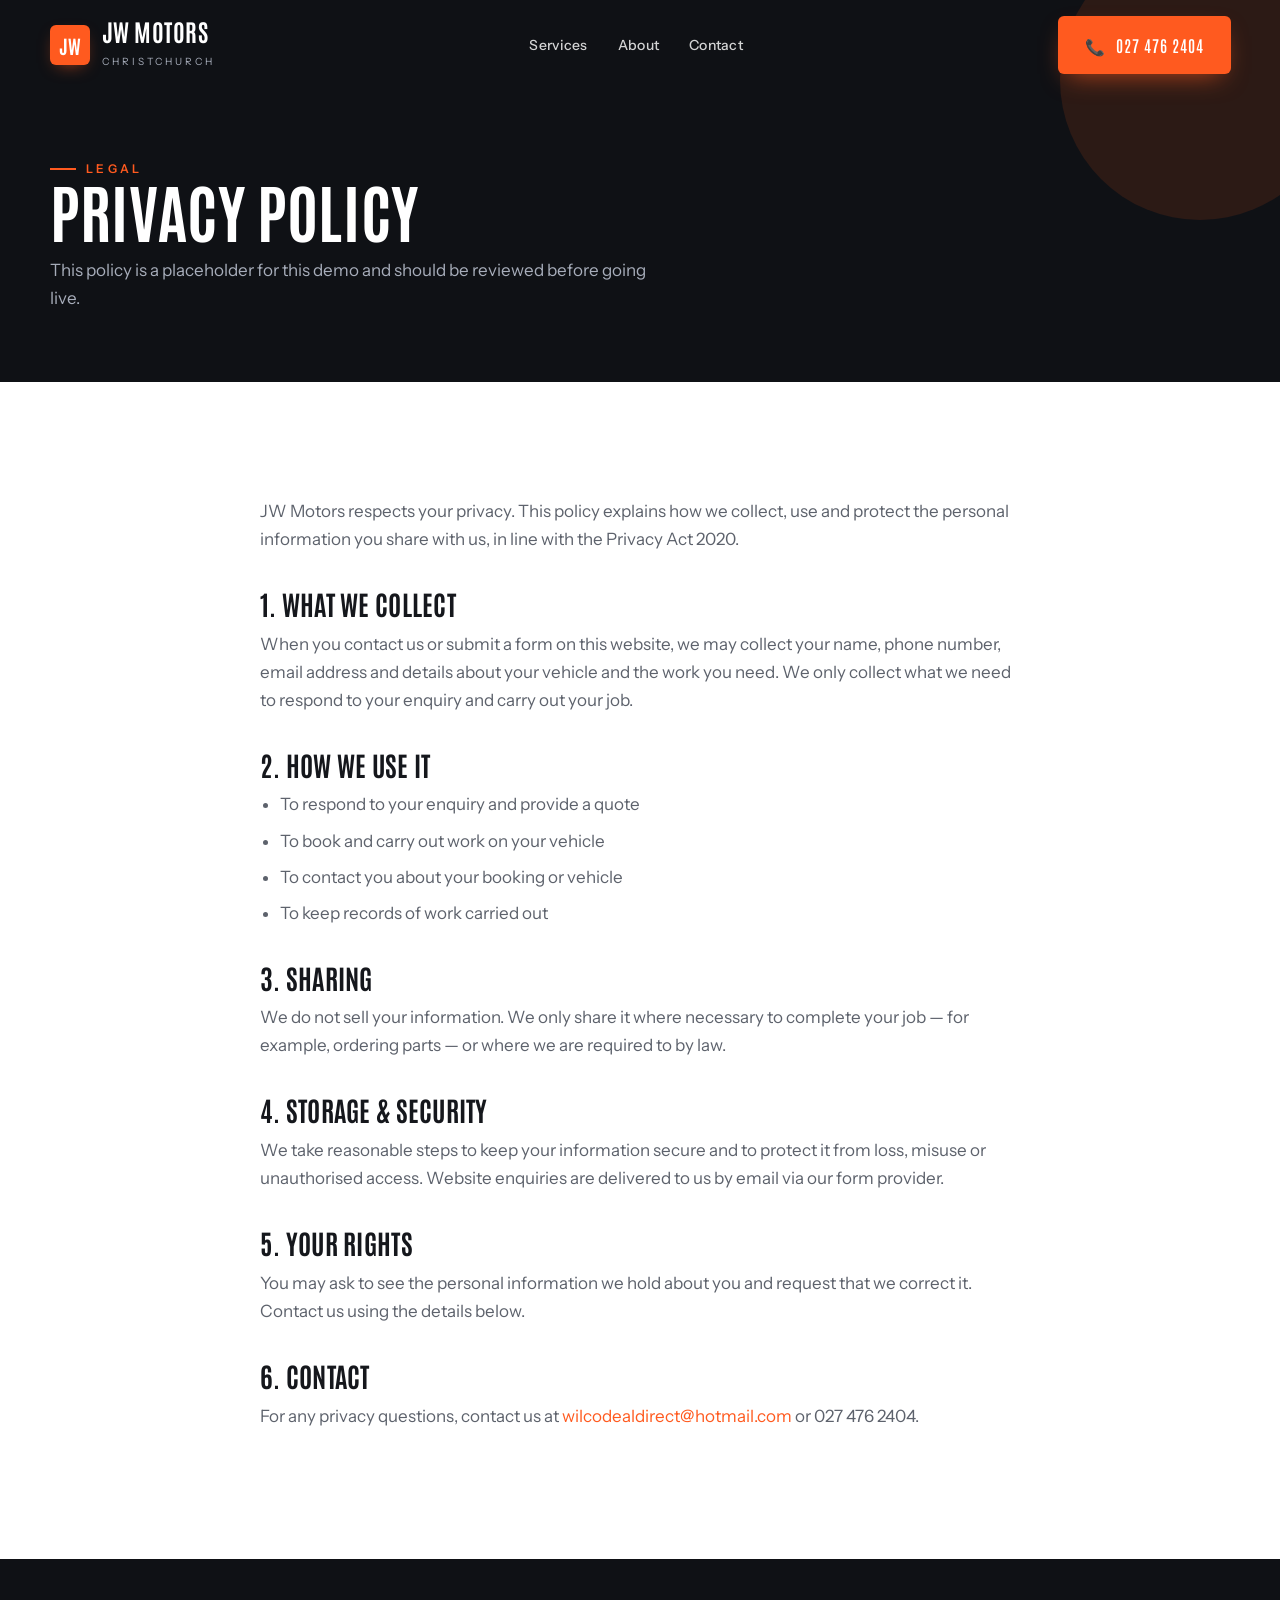
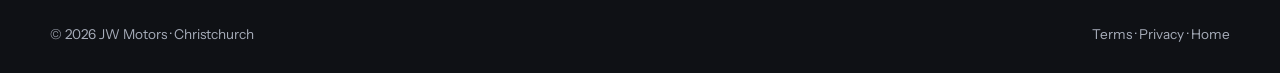
==== privacy.html @ 8399f2b5 "Initial build: JW Motors" ====
<!DOCTYPE html>
<html lang="en-NZ">
<head>
<meta charset="UTF-8" />
<meta name="viewport" content="width=device-width, initial-scale=1.0" />
<title>Privacy Policy | JW Motors, Christchurch</title>
<meta name="description" content="Privacy policy for JW Motors, Christchurch." />
<link rel="icon" href="favicon.svg" type="image/svg+xml" />
<link rel="preconnect" href="https://fonts.googleapis.com" />
<link rel="preconnect" href="https://fonts.gstatic.com" crossorigin />
<link href="https://fonts.googleapis.com/css2?family=Antonio:wght@400;600;700&family=Instrument+Sans:wght@400;500;600&display=swap" rel="stylesheet" />
<link rel="stylesheet" href="styles.css" />
</head>
<body>

<header class="nav scrolled">
  <div class="nav-inner">
    <a class="brand" href="index.html" aria-label="JW Motors home">
      <span class="brand-mark">JW</span>
      <span><span class="brand-name">JW Motors</span><span class="brand-sub">Christchurch</span></span>
    </a>
    <nav class="nav-links" aria-label="Primary">
      <a href="index.html#services">Services</a>
      <a href="index.html#about">About</a>
      <a href="index.html#contact">Contact</a>
    </nav>
    <div class="nav-cta"><a class="btn btn-primary" href="tel:+64274762404">📞 <span class="long">027 476 2404</span></a></div>
  </div>
</header>

<section class="page-head">
  <div class="wrap">
    <span class="eyebrow">Legal</span>
    <h1>Privacy Policy</h1>
    <p>This policy is a placeholder for this demo and should be reviewed before going live.</p>
  </div>
</section>

<section class="band band-paper">
  <div class="wrap prose">
    <p>JW Motors respects your privacy. This policy explains how we collect, use and protect the personal information you share with us, in line with the Privacy Act 2020.</p>

    <h2>1. What we collect</h2>
    <p>When you contact us or submit a form on this website, we may collect your name, phone number, email address and details about your vehicle and the work you need. We only collect what we need to respond to your enquiry and carry out your job.</p>

    <h2>2. How we use it</h2>
    <ul>
      <li>To respond to your enquiry and provide a quote</li>
      <li>To book and carry out work on your vehicle</li>
      <li>To contact you about your booking or vehicle</li>
      <li>To keep records of work carried out</li>
    </ul>

    <h2>3. Sharing</h2>
    <p>We do not sell your information. We only share it where necessary to complete your job — for example, ordering parts — or where we are required to by law.</p>

    <h2>4. Storage &amp; security</h2>
    <p>We take reasonable steps to keep your information secure and to protect it from loss, misuse or unauthorised access. Website enquiries are delivered to us by email via our form provider.</p>

    <h2>5. Your rights</h2>
    <p>You may ask to see the personal information we hold about you and request that we correct it. Contact us using the details below.</p>

    <h2>6. Contact</h2>
    <p>For any privacy questions, contact us at <a href="mailto:wilcodealdirect@hotmail.com" style="color:var(--accent);">wilcodealdirect@hotmail.com</a> or 027 476 2404.</p>
  </div>
</section>

<footer class="footer">
  <div class="wrap">
    <div class="footer-bottom" style="border-top:0;padding-top:0;">
      <span>© 2026 JW Motors · Christchurch</span>
      <span><a href="terms.html">Terms</a> · <a href="privacy.html">Privacy</a> · <a href="index.html">Home</a></span>
    </div>
  </div>
</footer>
<script src="app.js"></script>
</body>
</html>
---- styles.css ----
/* JW Motors — Christchurch automotive workshop
   Archetype: Industrial · Fonts: Antonio (display) + Instrument Sans (body) */

:root {
  --ink: #0f1115;
  --ink-2: #16181d;
  --ink-3: #1d2026;
  --steel: #23262e;
  --line: rgba(255, 255, 255, 0.08);
  --line-dark: rgba(15, 17, 21, 0.10);
  --bone: #f4f2ee;
  --paper: #ffffff;
  --fog: #e9e6e0;
  --text: #15171c;
  --muted: #5d626c;
  --muted-light: #a7adba;
  --accent: #ff5a1f;
  --accent-deep: #e2440d;
  --accent-soft: rgba(255, 90, 31, 0.12);
  --radius: 6px;
  --radius-lg: 10px;
  --shadow: 0 18px 50px -20px rgba(8, 10, 14, 0.45);
  --maxw: 1180px;
  --ease: cubic-bezier(0.22, 0.61, 0.36, 1);
}

* { box-sizing: border-box; margin: 0; padding: 0; }

html { scroll-behavior: smooth; -webkit-text-size-adjust: 100%; }
@media (prefers-reduced-motion: reduce) { html { scroll-behavior: auto; } }

body {
  font-family: "Instrument Sans", system-ui, -apple-system, sans-serif;
  color: var(--text);
  background: var(--paper);
  line-height: 1.65;
  font-size: 17px;
  overflow-x: hidden;
  -webkit-font-smoothing: antialiased;
}

h1, h2, h3, h4 {
  font-family: "Antonio", "Arial Narrow", sans-serif;
  font-weight: 700;
  line-height: 0.98;
  letter-spacing: 0.01em;
  text-transform: uppercase;
}

a { color: inherit; text-decoration: none; }
img { display: block; max-width: 100%; }

.wrap { width: min(100% - 44px, var(--maxw)); margin-inline: auto; }

.eyebrow {
  font-family: "Instrument Sans", sans-serif;
  text-transform: uppercase;
  letter-spacing: 0.28em;
  font-size: 12px;
  font-weight: 600;
  color: var(--accent);
  display: inline-flex;
  align-items: center;
  gap: 10px;
}
.eyebrow::before {
  content: "";
  width: 26px;
  height: 2px;
  background: var(--accent);
  display: inline-block;
}

.btn {
  display: inline-flex;
  align-items: center;
  gap: 10px;
  font-family: "Antonio", sans-serif;
  text-transform: uppercase;
  letter-spacing: 0.06em;
  font-weight: 600;
  font-size: 16px;
  padding: 15px 26px;
  border-radius: var(--radius);
  border: 1px solid transparent;
  cursor: pointer;
  transition: transform 0.25s var(--ease), background 0.25s var(--ease), box-shadow 0.25s var(--ease), color 0.25s var(--ease);
  will-change: transform;
}
.btn-primary { background: var(--accent); color: #fff; box-shadow: 0 10px 26px -10px rgba(255, 90, 31, 0.7); }
.btn-primary:hover { background: var(--accent-deep); transform: translateY(-2px); }
.btn-ghost { background: transparent; color: #fff; border-color: rgba(255, 255, 255, 0.35); }
.btn-ghost:hover { background: rgba(255, 255, 255, 0.1); border-color: #fff; transform: translateY(-2px); }
.btn-dark { background: var(--ink); color: #fff; }
.btn-dark:hover { background: var(--steel); transform: translateY(-2px); }

/* ---------- NAV ---------- */
.nav {
  position: fixed; top: 0; left: 0; right: 0; z-index: 100;
  display: flex; align-items: center; justify-content: space-between;
  padding: 16px 0;
  transition: background 0.3s var(--ease), box-shadow 0.3s var(--ease), padding 0.3s var(--ease);
}
.nav-inner { width: min(100% - 44px, var(--maxw)); margin-inline: auto; display: flex; align-items: center; justify-content: space-between; }
.nav.scrolled { background: rgba(15, 17, 21, 0.92); backdrop-filter: blur(12px); box-shadow: 0 1px 0 var(--line); padding: 10px 0; }
.brand { display: flex; align-items: center; gap: 12px; color: #fff; }
.brand-mark {
  width: 40px; height: 40px; border-radius: var(--radius);
  background: var(--accent); color: #fff;
  display: grid; place-items: center;
  font-family: "Antonio", sans-serif; font-weight: 700; font-size: 19px; letter-spacing: -0.02em;
  box-shadow: 0 6px 18px -8px rgba(255, 90, 31, 0.8);
}
.brand-name { font-family: "Antonio", sans-serif; font-size: 24px; font-weight: 700; text-transform: uppercase; letter-spacing: 0.02em; line-height: 1; }
.brand-sub { display: block; font-family: "Instrument Sans", sans-serif; font-size: 10px; letter-spacing: 0.3em; color: var(--muted-light); text-transform: uppercase; margin-top: 3px; }
.nav-links { display: flex; align-items: center; gap: 30px; }
.nav-links a { color: rgba(255, 255, 255, 0.82); font-size: 14px; font-weight: 500; letter-spacing: 0.02em; transition: color 0.2s; }
.nav-links a:hover { color: var(--accent); }
.nav-cta { display: inline-flex; align-items: center; gap: 8px; }
.nav-toggle { display: none; background: none; border: 0; color: #fff; cursor: pointer; }
@media (max-width: 880px) {
  .nav-links { display: none; }
  .nav-cta .btn span.long { display: none; }
}

/* ---------- HERO ---------- */
.hero { position: relative; min-height: 100svh; display: flex; align-items: flex-end; background: var(--ink); overflow: hidden; }
.hero-slides { position: absolute; inset: 0; z-index: 0; }
.hero-slide {
  position: absolute; inset: 0;
  background-size: cover; background-position: center;
  opacity: 0; transition: opacity 1.6s var(--ease);
  filter: saturate(0.85) contrast(1.05);
  transform: scale(1.06);
}
.hero-slide.active { opacity: 1; animation: kenburns 8s var(--ease) forwards; }
@keyframes kenburns { from { transform: scale(1.06); } to { transform: scale(1.14); } }
@media (prefers-reduced-motion: reduce) {
  .hero-slide { transition: none; transform: none; animation: none; }
  .hero-slide:first-child { opacity: 1; }
  .hero-slide:not(:first-child) { opacity: 0; }
}
.hero-overlay {
  position: absolute; inset: 0; z-index: 1;
  background:
    linear-gradient(180deg, rgba(15, 17, 21, 0.55) 0%, rgba(15, 17, 21, 0.35) 38%, rgba(15, 17, 21, 0.92) 100%),
    linear-gradient(90deg, rgba(15, 17, 21, 0.6) 0%, rgba(15, 17, 21, 0.05) 70%);
}
.hero-content { position: relative; z-index: 2; width: min(100% - 44px, var(--maxw)); margin-inline: auto; padding: 150px 0 70px; color: #fff; }
.hero h1 { font-size: clamp(2.9rem, 8vw, 6.4rem); max-width: 16ch; text-shadow: 0 2px 30px rgba(0, 0, 0, 0.4); }
.hero h1 .hl { color: var(--accent); }
.hero-sub { margin-top: 22px; max-width: 52ch; font-size: clamp(1rem, 2vw, 1.2rem); color: rgba(255, 255, 255, 0.85); }
.hero-cta { margin-top: 34px; display: flex; flex-wrap: wrap; gap: 14px; }
.hero-meta { margin-top: 44px; display: flex; flex-wrap: wrap; gap: 30px; padding-top: 26px; border-top: 1px solid rgba(255, 255, 255, 0.14); }
.hero-meta .item { display: flex; flex-direction: column; gap: 2px; }
.hero-meta .k { font-family: "Antonio", sans-serif; font-size: 1.6rem; color: #fff; }
.hero-meta .v { font-size: 12px; letter-spacing: 0.18em; text-transform: uppercase; color: var(--muted-light); }
.hero-dots { position: absolute; bottom: 28px; right: max(22px, calc((100vw - var(--maxw)) / 2)); z-index: 3; display: flex; gap: 9px; }
.hero-dots button { width: 30px; height: 4px; border: 0; border-radius: 2px; background: rgba(255, 255, 255, 0.3); cursor: pointer; transition: background 0.3s; padding: 0; }
.hero-dots button.active { background: var(--accent); }

/* ---------- SECTIONS ---------- */
section { position: relative; }
.band { padding: clamp(64px, 9vw, 120px) 0; }
.band-bone { background: var(--bone); }
.band-paper { background: var(--paper); }
.band-ink { background: var(--ink); color: #fff; }
.sec-head { max-width: 60ch; margin-bottom: 48px; }
.sec-head h2 { font-size: clamp(2rem, 5vw, 3.4rem); margin-top: 16px; }
.sec-head.center { margin-inline: auto; text-align: center; }
.sec-head p { margin-top: 16px; color: var(--muted); font-size: 1.05rem; }
.band-ink .sec-head p { color: var(--muted-light); }

/* ---------- TRUST STRIP ---------- */
.trust { background: var(--ink-2); color: #fff; padding: 0; }
.trust-grid { display: grid; grid-template-columns: repeat(3, 1fr); }
.trust-item { display: flex; gap: 18px; padding: 38px 30px; border-right: 1px solid var(--line); }
.trust-item:last-child { border-right: 0; }
.trust-ico { flex: none; width: 50px; height: 50px; border-radius: var(--radius); background: var(--accent-soft); display: grid; place-items: center; color: var(--accent); }
.trust-item h3 { font-size: 1.25rem; }
.trust-item p { font-size: 0.93rem; color: var(--muted-light); margin-top: 5px; line-height: 1.5; }
@media (max-width: 760px) { .trust-grid { grid-template-columns: 1fr; } .trust-item { border-right: 0; border-bottom: 1px solid var(--line); } .trust-item:last-child { border-bottom: 0; } }

/* ---------- SERVICES ---------- */
.svc-grid { display: grid; grid-template-columns: repeat(3, 1fr); gap: 20px; }
@media (max-width: 900px) { .svc-grid { grid-template-columns: repeat(2, 1fr); } }
@media (max-width: 560px) { .svc-grid { grid-template-columns: 1fr; } }
.svc-card {
  background: var(--paper); border: 1px solid var(--line-dark); border-radius: var(--radius-lg);
  padding: 30px 28px; transition: transform 0.3s var(--ease), box-shadow 0.3s var(--ease), border-color 0.3s var(--ease);
  position: relative; overflow: hidden;
}
.svc-card::before { content: ""; position: absolute; left: 0; top: 0; bottom: 0; width: 3px; background: var(--accent); transform: scaleY(0); transform-origin: top; transition: transform 0.3s var(--ease); }
.svc-card:hover { transform: translateY(-6px); box-shadow: var(--shadow); border-color: transparent; }
.svc-card:hover::before { transform: scaleY(1); }
.svc-num { font-family: "Antonio", sans-serif; font-size: 13px; color: var(--muted-light); letter-spacing: 0.2em; }
.svc-ico { width: 52px; height: 52px; border-radius: var(--radius); background: var(--ink); color: var(--accent); display: grid; place-items: center; margin: 14px 0 18px; }
.svc-card h3 { font-size: 1.5rem; }
.svc-card p { color: var(--muted); font-size: 0.97rem; margin-top: 10px; }

/* ---------- ABOUT ---------- */
.split { display: grid; grid-template-columns: 1fr 1fr; gap: 56px; align-items: center; }
@media (max-width: 880px) { .split { grid-template-columns: 1fr; gap: 36px; } }
.about-media { position: relative; }
.about-media img { width: 100%; aspect-ratio: 4 / 3; object-fit: cover; border-radius: var(--radius-lg); filter: saturate(0.85) contrast(1.05); }
.about-tag {
  position: absolute; bottom: -18px; left: -18px; background: var(--accent); color: #fff;
  padding: 16px 22px; border-radius: var(--radius); box-shadow: var(--shadow);
}
.about-tag .big { font-family: "Antonio", sans-serif; font-size: 1.8rem; line-height: 1; }
.about-tag .small { font-size: 11px; letter-spacing: 0.2em; text-transform: uppercase; opacity: 0.92; }
.checklist { list-style: none; margin-top: 26px; display: grid; gap: 14px; }
.checklist li { display: flex; gap: 13px; align-items: flex-start; font-weight: 500; }
.checklist .tick { flex: none; width: 24px; height: 24px; border-radius: 5px; background: var(--accent-soft); color: var(--accent); display: grid; place-items: center; margin-top: 1px; }
.about-copy p { color: var(--muted); margin-top: 14px; }

/* ---------- CREW ---------- */
.crew-grid { display: grid; grid-template-columns: repeat(3, 1fr); gap: 20px; }
@media (max-width: 820px) { .crew-grid { grid-template-columns: 1fr; } }
.crew-card { background: var(--ink-3); border: 1px solid var(--line); border-radius: var(--radius-lg); padding: 32px 28px; transition: transform 0.3s var(--ease), border-color 0.3s; }
.crew-card:hover { transform: translateY(-5px); border-color: var(--accent); }
.avatar { width: 64px; height: 64px; border-radius: 50%; background: var(--ink); display: grid; place-items: center; font-family: "Antonio", sans-serif; font-size: 1.4rem; color: #fff; border: 2px solid var(--accent); margin-bottom: 18px; }
.crew-card h3 { font-size: 1.4rem; color: #fff; }
.crew-card .role-sub { color: var(--accent); font-size: 12px; letter-spacing: 0.16em; text-transform: uppercase; margin-top: 4px; }
.crew-card p { color: var(--muted-light); font-size: 0.95rem; margin-top: 12px; }

/* ---------- BADGE ---------- */
.badge { display: inline-block; font-size: 11px; letter-spacing: 0.18em; text-transform: uppercase; font-weight: 600; padding: 6px 12px; border-radius: 999px; background: var(--accent-soft); color: var(--accent); margin-bottom: 16px; }

/* ---------- REVIEWS ---------- */
.rev-grid { display: grid; grid-template-columns: repeat(2, 1fr); gap: 20px; }
@media (max-width: 760px) { .rev-grid { grid-template-columns: 1fr; } }
.rev-card { background: var(--paper); border: 1px solid var(--line-dark); border-radius: var(--radius-lg); padding: 30px; transition: transform 0.3s var(--ease), box-shadow 0.3s; }
.rev-card:hover { transform: translateY(-4px); box-shadow: var(--shadow); }
.stars { color: var(--accent); letter-spacing: 3px; font-size: 1.05rem; }
.rev-card blockquote { font-size: 1.08rem; margin: 14px 0 20px; color: var(--text); }
.rev-who { display: flex; align-items: center; gap: 12px; }
.rev-who .ava { width: 42px; height: 42px; border-radius: 50%; background: var(--ink); color: #fff; display: grid; place-items: center; font-family: "Antonio", sans-serif; font-size: 1rem; }
.rev-who .n { font-weight: 600; }
.rev-who .s { font-size: 0.84rem; color: var(--muted); }

/* ---------- REVIEW FUNNEL BANNER ---------- */
.funnel { background: linear-gradient(120deg, var(--ink) 0%, var(--ink-3) 100%); color: #fff; text-align: center; }
.funnel-inner { display: flex; flex-direction: column; align-items: center; gap: 18px; }
.funnel h2 { font-size: clamp(1.9rem, 5vw, 3rem); max-width: 18ch; }
.funnel .stars { font-size: 2rem; letter-spacing: 6px; }
.funnel p { color: var(--muted-light); max-width: 48ch; }

/* ---------- CONTACT ---------- */
.contact-grid { display: grid; grid-template-columns: 0.85fr 1.15fr; gap: 48px; }
@media (max-width: 880px) { .contact-grid { grid-template-columns: 1fr; gap: 34px; } }
.contact-info .line { display: flex; gap: 15px; align-items: flex-start; padding: 18px 0; border-bottom: 1px solid var(--line); }
.contact-info .line:last-child { border-bottom: 0; }
.contact-info .ico { flex: none; width: 44px; height: 44px; border-radius: var(--radius); background: var(--accent-soft); color: var(--accent); display: grid; place-items: center; }
.contact-info .lbl { font-size: 11px; letter-spacing: 0.2em; text-transform: uppercase; color: var(--muted-light); }
.contact-info .val { font-size: 1.12rem; color: #fff; font-weight: 500; margin-top: 2px; }
.contact-info a.val:hover { color: var(--accent); }

.form { background: var(--ink-3); border: 1px solid var(--line); border-radius: var(--radius-lg); padding: 32px; }
.form-row { display: grid; grid-template-columns: 1fr 1fr; gap: 16px; }
@media (max-width: 560px) { .form-row { grid-template-columns: 1fr; } }
.field { margin-bottom: 16px; }
.field label { display: block; font-size: 12px; letter-spacing: 0.12em; text-transform: uppercase; color: var(--muted-light); margin-bottom: 7px; }
.field input, .field select, .field textarea {
  width: 100%; background: var(--ink); border: 1px solid var(--line); border-radius: var(--radius);
  padding: 13px 15px; color: #fff; font-family: inherit; font-size: 15px; transition: border-color 0.2s, box-shadow 0.2s;
}
.field input:focus, .field select:focus, .field textarea:focus { outline: none; border-color: var(--accent); box-shadow: 0 0 0 3px var(--accent-soft); }
.field textarea { resize: vertical; min-height: 120px; }
.form .btn-primary { width: 100%; justify-content: center; margin-top: 6px; }
.form-note { font-size: 0.82rem; color: var(--muted-light); margin-top: 14px; text-align: center; }

/* ---------- FOOTER ---------- */
.footer { background: var(--ink); color: #fff; padding: 64px 0 28px; }
.footer-top { display: grid; grid-template-columns: 1.4fr 1fr 1fr; gap: 40px; padding-bottom: 40px; border-bottom: 1px solid var(--line); }
@media (max-width: 760px) { .footer-top { grid-template-columns: 1fr; gap: 28px; } }
.footer p { color: var(--muted-light); font-size: 0.94rem; margin-top: 14px; max-width: 38ch; }
.footer h4 { font-size: 1.05rem; letter-spacing: 0.1em; margin-bottom: 16px; color: #fff; }
.footer ul { list-style: none; display: grid; gap: 10px; }
.footer ul a { color: var(--muted-light); font-size: 0.94rem; transition: color 0.2s; }
.footer ul a:hover { color: var(--accent); }
.footer-bottom { display: flex; flex-wrap: wrap; justify-content: space-between; gap: 12px; padding-top: 24px; color: var(--muted-light); font-size: 0.85rem; }
.footer-bottom a { color: var(--muted-light); }
.footer-bottom a:hover { color: var(--accent); }

/* ---------- INTRO OVERLAY ---------- */
.intro { position: fixed; inset: 0; z-index: 2000; background: var(--ink); display: grid; place-items: center; transition: opacity 0.7s var(--ease), visibility 0.7s; }
.intro.done { opacity: 0; visibility: hidden; }
.intro-logo { display: flex; align-items: center; gap: 14px; color: #fff; opacity: 0; transform: translateY(10px); animation: introIn 0.8s var(--ease) 0.1s forwards; }
.intro-bar { position: absolute; bottom: 0; left: 0; height: 3px; background: var(--accent); width: 0; animation: introBar 1.3s var(--ease) forwards; }
@keyframes introIn { to { opacity: 1; transform: none; } }
@keyframes introBar { to { width: 100%; } }
@media (prefers-reduced-motion: reduce) { .intro { display: none; } }

/* ---------- REVEAL ON SCROLL ---------- */
.reveal { opacity: 0; transform: translateY(26px); transition: opacity 0.7s var(--ease), transform 0.7s var(--ease); }
.reveal.in { opacity: 1; transform: none; }
@media (prefers-reduced-motion: reduce) { .reveal { opacity: 1; transform: none; transition: none; } }

/* ---------- INNER PAGE HEADER ---------- */
.page-head { background: var(--ink); color: #fff; padding: 150px 0 70px; position: relative; overflow: hidden; }
.page-head::after { content: ""; position: absolute; right: -60px; top: -60px; width: 280px; height: 280px; border-radius: 50%; background: var(--accent-soft); }
.page-head h1 { font-size: clamp(2.4rem, 6vw, 4rem); position: relative; }
.page-head p { color: var(--muted-light); margin-top: 14px; max-width: 56ch; position: relative; }
.prose { max-width: 760px; margin-inline: auto; }
.prose h2 { font-size: 1.7rem; margin: 38px 0 12px; }
.prose p { color: var(--muted); margin-bottom: 14px; }
.prose ul { color: var(--muted); margin: 0 0 14px 20px; display: grid; gap: 8px; }

/* ---------- REVIEW PAGE ---------- */
.review-card { max-width: 620px; margin-inline: auto; background: var(--ink-3); border: 1px solid var(--line); border-radius: var(--radius-lg); padding: 48px 38px; text-align: center; color: #fff; }
.star-row { display: flex; justify-content: center; gap: 10px; margin: 30px 0 8px; }
.star-row button { background: none; border: 0; cursor: pointer; font-size: 2.6rem; line-height: 1; color: #3a3e48; transition: transform 0.18s var(--ease), color 0.18s; padding: 4px; }
.star-row button:hover { transform: scale(1.18); }
.star-row.hot button { color: var(--accent); }
.star-hint { color: var(--muted-light); font-size: 0.9rem; }

/* success state */
.success { display: none; text-align: center; }
.success.show { display: block; animation: introIn 0.5s var(--ease) forwards; }
.success .check { width: 70px; height: 70px; border-radius: 50%; background: var(--accent); color: #fff; display: grid; place-items: center; margin: 0 auto 18px; }
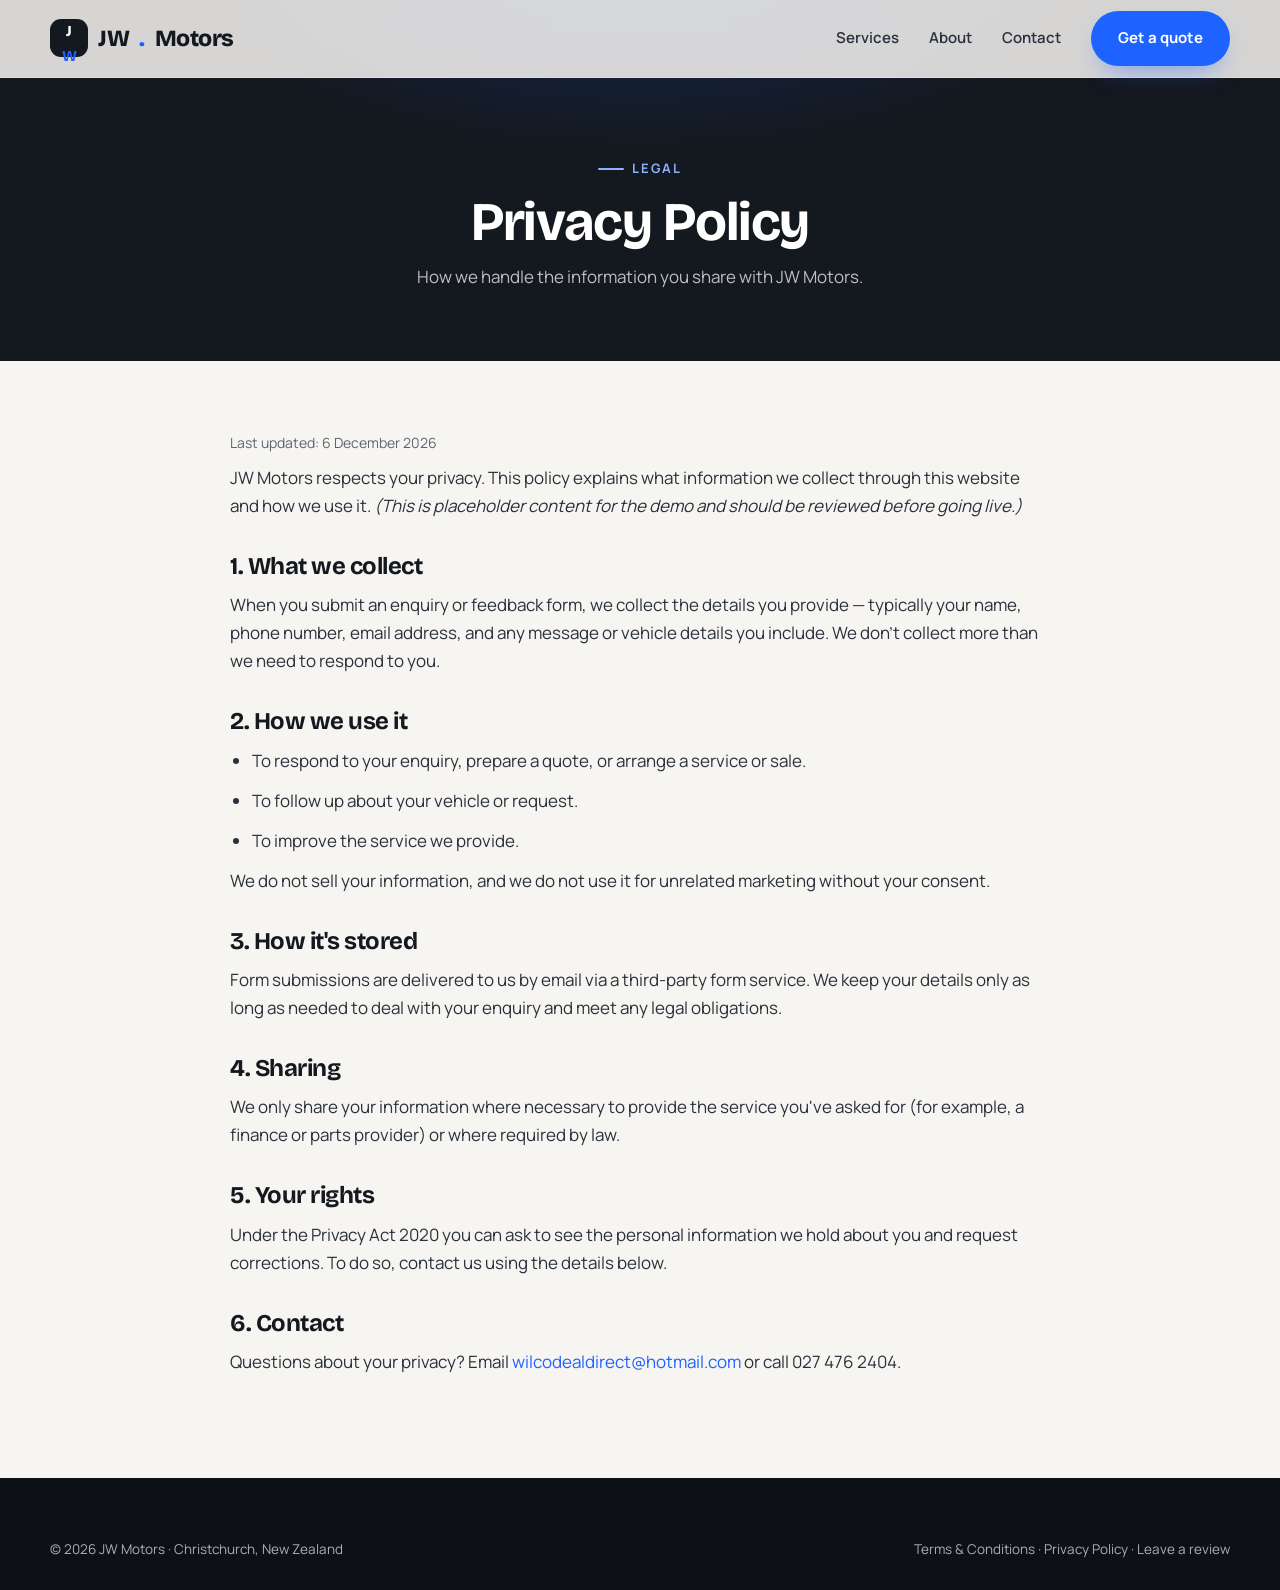
==== commit 6331a858: "Initial build: JW Motors" ====
--- a/privacy.html
+++ b/privacy.html
@@ -4,75 +4,76 @@
 <meta charset="UTF-8" />
 <meta name="viewport" content="width=device-width, initial-scale=1.0" />
 <title>Privacy Policy | JW Motors, Christchurch</title>
-<meta name="description" content="Privacy policy for JW Motors, Christchurch." />
-<link rel="icon" href="favicon.svg" type="image/svg+xml" />
+<meta name="description" content="How JW Motors collects and uses your information." />
+<link rel="icon" type="image/svg+xml" href="favicon.svg" />
 <link rel="preconnect" href="https://fonts.googleapis.com" />
 <link rel="preconnect" href="https://fonts.gstatic.com" crossorigin />
-<link href="https://fonts.googleapis.com/css2?family=Antonio:wght@400;600;700&family=Instrument+Sans:wght@400;500;600&display=swap" rel="stylesheet" />
+<link href="https://fonts.googleapis.com/css2?family=Bricolage+Grotesque:opsz,wght@12..96,600;12..96,700;12..96,800&family=Manrope:wght@400;500;600;700;800&display=swap" rel="stylesheet" />
 <link rel="stylesheet" href="styles.css" />
 </head>
 <body>
-
 <header class="nav scrolled">
-  <div class="nav-inner">
-    <a class="brand" href="index.html" aria-label="JW Motors home">
-      <span class="brand-mark">JW</span>
-      <span><span class="brand-name">JW Motors</span><span class="brand-sub">Christchurch</span></span>
-    </a>
-    <nav class="nav-links" aria-label="Primary">
-      <a href="index.html#services">Services</a>
-      <a href="index.html#about">About</a>
-      <a href="index.html#contact">Contact</a>
+  <div class="wrap nav-inner">
+    <a href="index.html" class="logo"><span class="badge">J<b>W</b></span> JW<span class="dot">.</span>Motors</a>
+    <nav class="nav-links">
+      <a class="link" href="index.html#services">Services</a>
+      <a class="link" href="index.html#about">About</a>
+      <a class="link" href="index.html#contact">Contact</a>
+      <div class="nav-cta"><a class="btn btn-primary" href="index.html#contact">Get a quote</a></div>
     </nav>
-    <div class="nav-cta"><a class="btn btn-primary" href="tel:+64274762404">📞 <span class="long">027 476 2404</span></a></div>
+    <button class="burger" aria-label="Open menu"><span></span><span></span><span></span></button>
   </div>
 </header>
 
-<section class="page-head">
-  <div class="wrap">
-    <span class="eyebrow">Legal</span>
+<section class="subhero">
+  <div class="wrap subhero-inner">
+    <span class="eyebrow light">Legal</span>
     <h1>Privacy Policy</h1>
-    <p>This policy is a placeholder for this demo and should be reviewed before going live.</p>
+    <p>How we handle the information you share with JW Motors.</p>
   </div>
 </section>
 
-<section class="band band-paper">
-  <div class="wrap prose">
-    <p>JW Motors respects your privacy. This policy explains how we collect, use and protect the personal information you share with us, in line with the Privacy Act 2020.</p>
+<section class="content">
+  <div class="wrap">
+    <p class="updated">Last updated: <span id="d"></span></p>
+    <p>JW Motors respects your privacy. This policy explains what information we collect through this website and how we use it. <em>(This is placeholder content for the demo and should be reviewed before going live.)</em></p>
 
     <h2>1. What we collect</h2>
-    <p>When you contact us or submit a form on this website, we may collect your name, phone number, email address and details about your vehicle and the work you need. We only collect what we need to respond to your enquiry and carry out your job.</p>
+    <p>When you submit an enquiry or feedback form, we collect the details you provide — typically your name, phone number, email address, and any message or vehicle details you include. We don't collect more than we need to respond to you.</p>
 
     <h2>2. How we use it</h2>
     <ul>
-      <li>To respond to your enquiry and provide a quote</li>
-      <li>To book and carry out work on your vehicle</li>
-      <li>To contact you about your booking or vehicle</li>
-      <li>To keep records of work carried out</li>
+      <li>To respond to your enquiry, prepare a quote, or arrange a service or sale.</li>
+      <li>To follow up about your vehicle or request.</li>
+      <li>To improve the service we provide.</li>
     </ul>
+    <p>We do not sell your information, and we do not use it for unrelated marketing without your consent.</p>
 
-    <h2>3. Sharing</h2>
-    <p>We do not sell your information. We only share it where necessary to complete your job — for example, ordering parts — or where we are required to by law.</p>
+    <h2>3. How it's stored</h2>
+    <p>Form submissions are delivered to us by email via a third-party form service. We keep your details only as long as needed to deal with your enquiry and meet any legal obligations.</p>
 
-    <h2>4. Storage &amp; security</h2>
-    <p>We take reasonable steps to keep your information secure and to protect it from loss, misuse or unauthorised access. Website enquiries are delivered to us by email via our form provider.</p>
+    <h2>4. Sharing</h2>
+    <p>We only share your information where necessary to provide the service you've asked for (for example, a finance or parts provider) or where required by law.</p>
 
     <h2>5. Your rights</h2>
-    <p>You may ask to see the personal information we hold about you and request that we correct it. Contact us using the details below.</p>
+    <p>Under the Privacy Act 2020 you can ask to see the personal information we hold about you and request corrections. To do so, contact us using the details below.</p>
 
     <h2>6. Contact</h2>
-    <p>For any privacy questions, contact us at <a href="mailto:wilcodealdirect@hotmail.com" style="color:var(--accent);">wilcodealdirect@hotmail.com</a> or 027 476 2404.</p>
+    <p>Questions about your privacy? Email <a href="mailto:wilcodealdirect@hotmail.com" style="color:var(--accent)">wilcodealdirect@hotmail.com</a> or call 027 476 2404.</p>
   </div>
 </section>
 
-<footer class="footer">
+<footer class="foot">
   <div class="wrap">
-    <div class="footer-bottom" style="border-top:0;padding-top:0;">
-      <span>© 2026 JW Motors · Christchurch</span>
-      <span><a href="terms.html">Terms</a> · <a href="privacy.html">Privacy</a> · <a href="index.html">Home</a></span>
+    <div class="foot-bottom" style="border-top:0;padding-top:0">
+      <span>© <span id="yr"></span> JW Motors · Christchurch, New Zealand</span>
+      <span><a href="terms.html">Terms &amp; Conditions</a> · <a href="privacy.html">Privacy Policy</a> · <a href="review.html">Leave a review</a></span>
     </div>
   </div>
 </footer>
-<script src="app.js"></script>
+<script>
+  document.getElementById("yr").textContent = new Date().getFullYear();
+  document.getElementById("d").textContent = new Date().toLocaleDateString("en-NZ",{year:"numeric",month:"long",day:"numeric"});
+</script>
 </body>
 </html>
--- a/styles.css
+++ b/styles.css
@@ -1,321 +1,362 @@
-/* JW Motors — Christchurch automotive workshop
-   Archetype: Industrial · Fonts: Antonio (display) + Instrument Sans (body) */
+/* ===== JW Motors — Fresh archetype ===== */
+/* Fonts: Bricolage Grotesque (display) + Manrope (body) */
 
 :root {
-  --ink: #0f1115;
-  --ink-2: #16181d;
-  --ink-3: #1d2026;
-  --steel: #23262e;
-  --line: rgba(255, 255, 255, 0.08);
-  --line-dark: rgba(15, 17, 21, 0.10);
-  --bone: #f4f2ee;
-  --paper: #ffffff;
-  --fog: #e9e6e0;
-  --text: #15171c;
-  --muted: #5d626c;
-  --muted-light: #a7adba;
-  --accent: #ff5a1f;
-  --accent-deep: #e2440d;
-  --accent-soft: rgba(255, 90, 31, 0.12);
-  --radius: 6px;
-  --radius-lg: 10px;
-  --shadow: 0 18px 50px -20px rgba(8, 10, 14, 0.45);
-  --maxw: 1180px;
-  --ease: cubic-bezier(0.22, 0.61, 0.36, 1);
+  --bg:        #f7f5f1;   /* bone */
+  --bg-light:  #ffffff;   /* light */
+  --ink:       #14181f;   /* near-black anchor */
+  --ink-soft:  #2a313c;
+  --muted:     #5b6573;
+  --line:      #e4e0d8;
+  --accent:    #1e62ff;   /* vivid blue */
+  --accent-dk: #1a52d6;
+  --accent-soft:#e9f0ff;
+  --white:     #ffffff;
+  --radius:    16px;
+  --radius-sm: 12px;
+  --shadow:    0 18px 50px -28px rgba(20,24,31,.35);
+  --shadow-sm: 0 8px 24px -16px rgba(20,24,31,.3);
+  --maxw:      1180px;
+  --ease:      cubic-bezier(.22,.61,.36,1);
 }
 
 * { box-sizing: border-box; margin: 0; padding: 0; }
-
 html { scroll-behavior: smooth; -webkit-text-size-adjust: 100%; }
-@media (prefers-reduced-motion: reduce) { html { scroll-behavior: auto; } }
-
 body {
-  font-family: "Instrument Sans", system-ui, -apple-system, sans-serif;
-  color: var(--text);
-  background: var(--paper);
+  font-family: "Manrope", system-ui, sans-serif;
+  color: var(--ink);
+  background: var(--bg);
   line-height: 1.65;
   font-size: 17px;
   overflow-x: hidden;
-  -webkit-font-smoothing: antialiased;
-}
+}
+img { max-width: 100%; display: block; }
+a { color: inherit; text-decoration: none; }
 
 h1, h2, h3, h4 {
-  font-family: "Antonio", "Arial Narrow", sans-serif;
+  font-family: "Bricolage Grotesque", "Manrope", sans-serif;
   font-weight: 700;
-  line-height: 0.98;
-  letter-spacing: 0.01em;
-  text-transform: uppercase;
-}
-
-a { color: inherit; text-decoration: none; }
-img { display: block; max-width: 100%; }
-
-.wrap { width: min(100% - 44px, var(--maxw)); margin-inline: auto; }
+  line-height: 1.05;
+  letter-spacing: -0.02em;
+  color: var(--ink);
+}
+
+.wrap { width: min(100% - 40px, var(--maxw)); margin-inline: auto; }
+section { position: relative; }
 
 .eyebrow {
-  font-family: "Instrument Sans", sans-serif;
-  text-transform: uppercase;
-  letter-spacing: 0.28em;
-  font-size: 12px;
-  font-weight: 600;
-  color: var(--accent);
-  display: inline-flex;
-  align-items: center;
-  gap: 10px;
+  display: inline-flex; align-items: center; gap: 8px;
+  font-family: "Manrope", sans-serif;
+  font-weight: 700; font-size: 13px; letter-spacing: .14em;
+  text-transform: uppercase; color: var(--accent);
 }
 .eyebrow::before {
-  content: "";
-  width: 26px;
-  height: 2px;
-  background: var(--accent);
-  display: inline-block;
-}
+  content: ""; width: 26px; height: 2px; background: var(--accent); border-radius: 2px;
+}
+.eyebrow.light { color: #8fb0ff; }
+.eyebrow.light::before { background: #8fb0ff; }
 
 .btn {
-  display: inline-flex;
-  align-items: center;
-  gap: 10px;
-  font-family: "Antonio", sans-serif;
-  text-transform: uppercase;
-  letter-spacing: 0.06em;
-  font-weight: 600;
-  font-size: 16px;
-  padding: 15px 26px;
-  border-radius: var(--radius);
-  border: 1px solid transparent;
-  cursor: pointer;
-  transition: transform 0.25s var(--ease), background 0.25s var(--ease), box-shadow 0.25s var(--ease), color 0.25s var(--ease);
-  will-change: transform;
-}
-.btn-primary { background: var(--accent); color: #fff; box-shadow: 0 10px 26px -10px rgba(255, 90, 31, 0.7); }
-.btn-primary:hover { background: var(--accent-deep); transform: translateY(-2px); }
-.btn-ghost { background: transparent; color: #fff; border-color: rgba(255, 255, 255, 0.35); }
-.btn-ghost:hover { background: rgba(255, 255, 255, 0.1); border-color: #fff; transform: translateY(-2px); }
-.btn-dark { background: var(--ink); color: #fff; }
-.btn-dark:hover { background: var(--steel); transform: translateY(-2px); }
-
-/* ---------- NAV ---------- */
-.nav {
-  position: fixed; top: 0; left: 0; right: 0; z-index: 100;
-  display: flex; align-items: center; justify-content: space-between;
-  padding: 16px 0;
-  transition: background 0.3s var(--ease), box-shadow 0.3s var(--ease), padding 0.3s var(--ease);
-}
-.nav-inner { width: min(100% - 44px, var(--maxw)); margin-inline: auto; display: flex; align-items: center; justify-content: space-between; }
-.nav.scrolled { background: rgba(15, 17, 21, 0.92); backdrop-filter: blur(12px); box-shadow: 0 1px 0 var(--line); padding: 10px 0; }
-.brand { display: flex; align-items: center; gap: 12px; color: #fff; }
-.brand-mark {
-  width: 40px; height: 40px; border-radius: var(--radius);
-  background: var(--accent); color: #fff;
+  display: inline-flex; align-items: center; justify-content: center; gap: 9px;
+  font-family: "Manrope", sans-serif; font-weight: 700; font-size: 15px;
+  padding: 14px 26px; border-radius: 999px; cursor: pointer;
+  border: 1.5px solid transparent; transition: transform .25s var(--ease), background .25s, box-shadow .25s, color .25s;
+  white-space: nowrap;
+}
+.btn-primary { background: var(--accent); color: #fff; box-shadow: 0 12px 28px -12px rgba(30,98,255,.6); }
+.btn-primary:hover { background: var(--accent-dk); transform: translateY(-2px); }
+.btn-ghost { background: transparent; color: var(--ink); border-color: var(--line); }
+.btn-ghost:hover { border-color: var(--ink); transform: translateY(-2px); }
+.btn-light { background: #fff; color: var(--ink); }
+.btn-light:hover { transform: translateY(-2px); box-shadow: var(--shadow-sm); }
+.btn-outline-light { background: transparent; color: #fff; border-color: rgba(255,255,255,.4); }
+.btn-outline-light:hover { border-color: #fff; transform: translateY(-2px); }
+
+/* ===== Intro overlay ===== */
+#intro {
+  position: fixed; inset: 0; z-index: 9999; background: var(--ink);
   display: grid; place-items: center;
-  font-family: "Antonio", sans-serif; font-weight: 700; font-size: 19px; letter-spacing: -0.02em;
-  box-shadow: 0 6px 18px -8px rgba(255, 90, 31, 0.8);
-}
-.brand-name { font-family: "Antonio", sans-serif; font-size: 24px; font-weight: 700; text-transform: uppercase; letter-spacing: 0.02em; line-height: 1; }
-.brand-sub { display: block; font-family: "Instrument Sans", sans-serif; font-size: 10px; letter-spacing: 0.3em; color: var(--muted-light); text-transform: uppercase; margin-top: 3px; }
+  transition: opacity .7s var(--ease), visibility .7s;
+}
+#intro.done { opacity: 0; visibility: hidden; }
+.intro-mark {
+  font-family: "Bricolage Grotesque", sans-serif; font-weight: 800;
+  font-size: clamp(2.6rem, 9vw, 5rem); color: #fff; letter-spacing: -.03em;
+  display: flex; align-items: center; gap: .15em;
+  opacity: 0; transform: translateY(14px); animation: introIn .8s var(--ease) .1s forwards;
+}
+.intro-mark span { color: var(--accent); }
+.intro-bar {
+  margin-top: 22px; width: 0; height: 3px; border-radius: 3px; background: var(--accent);
+  animation: introBar 1.1s var(--ease) .3s forwards;
+}
+@keyframes introIn { to { opacity: 1; transform: none; } }
+@keyframes introBar { to { width: 180px; } }
+
+/* ===== Nav ===== */
+header.nav {
+  position: fixed; top: 0; left: 0; right: 0; z-index: 900;
+  transition: background .35s, box-shadow .35s, padding .35s;
+  padding: 18px 0;
+}
+header.nav.scrolled {
+  background: rgba(247,245,241,.86); backdrop-filter: saturate(160%) blur(12px);
+  box-shadow: 0 1px 0 var(--line); padding: 11px 0;
+}
+.nav-inner { display: flex; align-items: center; justify-content: space-between; gap: 20px; }
+.logo {
+  font-family: "Bricolage Grotesque", sans-serif; font-weight: 800; font-size: 1.45rem;
+  letter-spacing: -.02em; display: flex; align-items: center; gap: 10px;
+}
+.logo .dot { color: var(--accent); }
+.logo .badge {
+  width: 38px; height: 38px; border-radius: 11px; background: var(--ink); color: #fff;
+  display: grid; place-items: center; font-size: .95rem; font-weight: 800; letter-spacing: -.02em;
+}
+.logo .badge b { color: var(--accent); }
 .nav-links { display: flex; align-items: center; gap: 30px; }
-.nav-links a { color: rgba(255, 255, 255, 0.82); font-size: 14px; font-weight: 500; letter-spacing: 0.02em; transition: color 0.2s; }
-.nav-links a:hover { color: var(--accent); }
-.nav-cta { display: inline-flex; align-items: center; gap: 8px; }
-.nav-toggle { display: none; background: none; border: 0; color: #fff; cursor: pointer; }
-@media (max-width: 880px) {
-  .nav-links { display: none; }
-  .nav-cta .btn span.long { display: none; }
-}
-
-/* ---------- HERO ---------- */
-.hero { position: relative; min-height: 100svh; display: flex; align-items: flex-end; background: var(--ink); overflow: hidden; }
+.nav-links a.link { font-weight: 600; font-size: 15px; color: var(--ink-soft); transition: color .2s; }
+.nav-links a.link:hover { color: var(--accent); }
+.nav-cta { display: flex; align-items: center; gap: 14px; }
+.nav-phone { font-weight: 700; font-size: 15px; display: inline-flex; align-items: center; gap: 7px; }
+.nav-phone svg { color: var(--accent); }
+.burger { display: none; background: none; border: 0; cursor: pointer; padding: 6px; }
+.burger span { display: block; width: 24px; height: 2px; background: var(--ink); margin: 5px 0; border-radius: 2px; transition: .3s; }
+
+/* ===== Hero ===== */
+.hero {
+  position: relative; min-height: 100svh; display: flex; align-items: center;
+  background: var(--ink); overflow: hidden;
+}
 .hero-slides { position: absolute; inset: 0; z-index: 0; }
 .hero-slide {
-  position: absolute; inset: 0;
-  background-size: cover; background-position: center;
-  opacity: 0; transition: opacity 1.6s var(--ease);
-  filter: saturate(0.85) contrast(1.05);
-  transform: scale(1.06);
-}
-.hero-slide.active { opacity: 1; animation: kenburns 8s var(--ease) forwards; }
-@keyframes kenburns { from { transform: scale(1.06); } to { transform: scale(1.14); } }
-@media (prefers-reduced-motion: reduce) {
-  .hero-slide { transition: none; transform: none; animation: none; }
-  .hero-slide:first-child { opacity: 1; }
-  .hero-slide:not(:first-child) { opacity: 0; }
-}
+  position: absolute; inset: 0; background-size: cover; background-position: center;
+  opacity: 0; transition: opacity 1.6s var(--ease); transform: scale(1.06);
+  filter: saturate(.85) contrast(1.05);
+}
+.hero-slide.active { opacity: 1; animation: heroZoom 8s linear forwards; }
+@keyframes heroZoom { from { transform: scale(1.06); } to { transform: scale(1.14); } }
 .hero-overlay {
   position: absolute; inset: 0; z-index: 1;
   background:
-    linear-gradient(180deg, rgba(15, 17, 21, 0.55) 0%, rgba(15, 17, 21, 0.35) 38%, rgba(15, 17, 21, 0.92) 100%),
-    linear-gradient(90deg, rgba(15, 17, 21, 0.6) 0%, rgba(15, 17, 21, 0.05) 70%);
-}
-.hero-content { position: relative; z-index: 2; width: min(100% - 44px, var(--maxw)); margin-inline: auto; padding: 150px 0 70px; color: #fff; }
-.hero h1 { font-size: clamp(2.9rem, 8vw, 6.4rem); max-width: 16ch; text-shadow: 0 2px 30px rgba(0, 0, 0, 0.4); }
-.hero h1 .hl { color: var(--accent); }
-.hero-sub { margin-top: 22px; max-width: 52ch; font-size: clamp(1rem, 2vw, 1.2rem); color: rgba(255, 255, 255, 0.85); }
-.hero-cta { margin-top: 34px; display: flex; flex-wrap: wrap; gap: 14px; }
-.hero-meta { margin-top: 44px; display: flex; flex-wrap: wrap; gap: 30px; padding-top: 26px; border-top: 1px solid rgba(255, 255, 255, 0.14); }
-.hero-meta .item { display: flex; flex-direction: column; gap: 2px; }
-.hero-meta .k { font-family: "Antonio", sans-serif; font-size: 1.6rem; color: #fff; }
-.hero-meta .v { font-size: 12px; letter-spacing: 0.18em; text-transform: uppercase; color: var(--muted-light); }
-.hero-dots { position: absolute; bottom: 28px; right: max(22px, calc((100vw - var(--maxw)) / 2)); z-index: 3; display: flex; gap: 9px; }
-.hero-dots button { width: 30px; height: 4px; border: 0; border-radius: 2px; background: rgba(255, 255, 255, 0.3); cursor: pointer; transition: background 0.3s; padding: 0; }
-.hero-dots button.active { background: var(--accent); }
-
-/* ---------- SECTIONS ---------- */
-section { position: relative; }
-.band { padding: clamp(64px, 9vw, 120px) 0; }
-.band-bone { background: var(--bone); }
-.band-paper { background: var(--paper); }
-.band-ink { background: var(--ink); color: #fff; }
-.sec-head { max-width: 60ch; margin-bottom: 48px; }
-.sec-head h2 { font-size: clamp(2rem, 5vw, 3.4rem); margin-top: 16px; }
+    linear-gradient(105deg, rgba(20,24,31,.86) 0%, rgba(20,24,31,.62) 46%, rgba(20,24,31,.34) 100%),
+    linear-gradient(0deg, rgba(20,24,31,.55), rgba(20,24,31,0) 40%);
+}
+.hero-inner { position: relative; z-index: 2; padding: 130px 0 80px; }
+.hero-inner .eyebrow { color: #93b2ff; }
+.hero-inner .eyebrow::before { background: #93b2ff; }
+.hero h1 {
+  color: #fff; font-size: clamp(2.5rem, 6.4vw, 5rem); margin: 18px 0 20px; max-width: 16ch;
+}
+.hero h1 em { color: var(--accent); font-style: normal; }
+.hero-sub { color: rgba(255,255,255,.82); font-size: clamp(1.05rem, 2vw, 1.3rem); max-width: 52ch; margin-bottom: 34px; }
+.hero-cta { display: flex; flex-wrap: wrap; gap: 14px; }
+.hero-meta {
+  display: flex; flex-wrap: wrap; gap: 26px; margin-top: 44px;
+  color: rgba(255,255,255,.78); font-weight: 600; font-size: 14.5px;
+}
+.hero-meta span { display: inline-flex; align-items: center; gap: 9px; }
+.hero-meta svg { color: var(--accent); }
+.scroll-hint {
+  position: absolute; bottom: 26px; left: 50%; transform: translateX(-50%); z-index: 2;
+  color: rgba(255,255,255,.6); font-size: 12px; letter-spacing: .2em; text-transform: uppercase;
+  display: flex; flex-direction: column; align-items: center; gap: 8px;
+}
+.scroll-hint .mouse { width: 22px; height: 36px; border: 2px solid rgba(255,255,255,.4); border-radius: 12px; position: relative; }
+.scroll-hint .mouse::after { content: ""; position: absolute; top: 7px; left: 50%; width: 3px; height: 7px; background: #fff; border-radius: 2px; transform: translateX(-50%); animation: wheel 1.6s infinite; }
+@keyframes wheel { 0% { opacity: 0; top: 6px; } 40% { opacity: 1; } 80% { opacity: 0; top: 16px; } }
+
+/* ===== Trust strip ===== */
+.trust { background: var(--ink); }
+.trust-grid {
+  display: grid; grid-template-columns: repeat(3, 1fr);
+  border-top: 1px solid rgba(255,255,255,.1);
+}
+.trust-item { padding: 34px 28px; display: flex; gap: 16px; align-items: flex-start; border-right: 1px solid rgba(255,255,255,.1); }
+.trust-item:last-child { border-right: 0; }
+.trust-ico { flex: 0 0 46px; width: 46px; height: 46px; border-radius: 12px; background: rgba(30,98,255,.16); color: #93b2ff; display: grid; place-items: center; }
+.trust-item h4 { color: #fff; font-size: 1.05rem; margin-bottom: 3px; }
+.trust-item p { color: rgba(255,255,255,.62); font-size: 14.5px; margin: 0; }
+
+/* ===== Section headers ===== */
+.sec { padding: 96px 0; }
+.sec.bone { background: var(--bg); }
+.sec.light { background: var(--bg-light); }
+.sec-head { max-width: 640px; margin-bottom: 52px; }
 .sec-head.center { margin-inline: auto; text-align: center; }
-.sec-head p { margin-top: 16px; color: var(--muted); font-size: 1.05rem; }
-.band-ink .sec-head p { color: var(--muted-light); }
-
-/* ---------- TRUST STRIP ---------- */
-.trust { background: var(--ink-2); color: #fff; padding: 0; }
-.trust-grid { display: grid; grid-template-columns: repeat(3, 1fr); }
-.trust-item { display: flex; gap: 18px; padding: 38px 30px; border-right: 1px solid var(--line); }
-.trust-item:last-child { border-right: 0; }
-.trust-ico { flex: none; width: 50px; height: 50px; border-radius: var(--radius); background: var(--accent-soft); display: grid; place-items: center; color: var(--accent); }
-.trust-item h3 { font-size: 1.25rem; }
-.trust-item p { font-size: 0.93rem; color: var(--muted-light); margin-top: 5px; line-height: 1.5; }
-@media (max-width: 760px) { .trust-grid { grid-template-columns: 1fr; } .trust-item { border-right: 0; border-bottom: 1px solid var(--line); } .trust-item:last-child { border-bottom: 0; } }
-
-/* ---------- SERVICES ---------- */
-.svc-grid { display: grid; grid-template-columns: repeat(3, 1fr); gap: 20px; }
-@media (max-width: 900px) { .svc-grid { grid-template-columns: repeat(2, 1fr); } }
-@media (max-width: 560px) { .svc-grid { grid-template-columns: 1fr; } }
+.sec-head h2 { font-size: clamp(2rem, 4.2vw, 3rem); margin: 16px 0 16px; }
+.sec-head p { color: var(--muted); font-size: 1.08rem; }
+
+/* ===== Services ===== */
+.svc-grid { display: grid; grid-template-columns: repeat(3, 1fr); gap: 22px; }
 .svc-card {
-  background: var(--paper); border: 1px solid var(--line-dark); border-radius: var(--radius-lg);
-  padding: 30px 28px; transition: transform 0.3s var(--ease), box-shadow 0.3s var(--ease), border-color 0.3s var(--ease);
+  background: var(--white); border: 1px solid var(--line); border-radius: var(--radius);
+  padding: 30px 28px; transition: transform .35s var(--ease), box-shadow .35s, border-color .35s;
   position: relative; overflow: hidden;
 }
-.svc-card::before { content: ""; position: absolute; left: 0; top: 0; bottom: 0; width: 3px; background: var(--accent); transform: scaleY(0); transform-origin: top; transition: transform 0.3s var(--ease); }
+.svc-card::after {
+  content: ""; position: absolute; left: 0; top: 0; height: 3px; width: 0; background: var(--accent); transition: width .4s var(--ease);
+}
 .svc-card:hover { transform: translateY(-6px); box-shadow: var(--shadow); border-color: transparent; }
-.svc-card:hover::before { transform: scaleY(1); }
-.svc-num { font-family: "Antonio", sans-serif; font-size: 13px; color: var(--muted-light); letter-spacing: 0.2em; }
-.svc-ico { width: 52px; height: 52px; border-radius: var(--radius); background: var(--ink); color: var(--accent); display: grid; place-items: center; margin: 14px 0 18px; }
-.svc-card h3 { font-size: 1.5rem; }
-.svc-card p { color: var(--muted); font-size: 0.97rem; margin-top: 10px; }
-
-/* ---------- ABOUT ---------- */
-.split { display: grid; grid-template-columns: 1fr 1fr; gap: 56px; align-items: center; }
-@media (max-width: 880px) { .split { grid-template-columns: 1fr; gap: 36px; } }
+.svc-card:hover::after { width: 100%; }
+.svc-ico { width: 52px; height: 52px; border-radius: 14px; background: var(--accent-soft); color: var(--accent); display: grid; place-items: center; margin-bottom: 20px; }
+.svc-card h3 { font-size: 1.28rem; margin-bottom: 10px; }
+.svc-card p { color: var(--muted); font-size: 15.5px; }
+
+/* ===== About ===== */
+.about-grid { display: grid; grid-template-columns: 1fr 1.05fr; gap: 56px; align-items: center; }
 .about-media { position: relative; }
-.about-media img { width: 100%; aspect-ratio: 4 / 3; object-fit: cover; border-radius: var(--radius-lg); filter: saturate(0.85) contrast(1.05); }
+.about-media img { width: 100%; height: 100%; aspect-ratio: 4/3; object-fit: cover; border-radius: var(--radius); filter: saturate(.85) contrast(1.05); }
 .about-tag {
-  position: absolute; bottom: -18px; left: -18px; background: var(--accent); color: #fff;
-  padding: 16px 22px; border-radius: var(--radius); box-shadow: var(--shadow);
-}
-.about-tag .big { font-family: "Antonio", sans-serif; font-size: 1.8rem; line-height: 1; }
-.about-tag .small { font-size: 11px; letter-spacing: 0.2em; text-transform: uppercase; opacity: 0.92; }
+  position: absolute; bottom: -18px; right: -18px; background: var(--accent); color: #fff;
+  padding: 18px 22px; border-radius: var(--radius-sm); box-shadow: var(--shadow); max-width: 220px;
+}
+.about-tag b { font-family: "Bricolage Grotesque", sans-serif; font-size: 1.5rem; display: block; line-height: 1.05; }
+.about-tag span { font-size: 13px; opacity: .9; }
+.about-copy h2 { font-size: clamp(1.9rem, 3.8vw, 2.7rem); margin: 16px 0 18px; }
+.about-copy p { color: var(--muted); margin-bottom: 16px; }
 .checklist { list-style: none; margin-top: 26px; display: grid; gap: 14px; }
-.checklist li { display: flex; gap: 13px; align-items: flex-start; font-weight: 500; }
-.checklist .tick { flex: none; width: 24px; height: 24px; border-radius: 5px; background: var(--accent-soft); color: var(--accent); display: grid; place-items: center; margin-top: 1px; }
-.about-copy p { color: var(--muted); margin-top: 14px; }
-
-/* ---------- CREW ---------- */
-.crew-grid { display: grid; grid-template-columns: repeat(3, 1fr); gap: 20px; }
-@media (max-width: 820px) { .crew-grid { grid-template-columns: 1fr; } }
-.crew-card { background: var(--ink-3); border: 1px solid var(--line); border-radius: var(--radius-lg); padding: 32px 28px; transition: transform 0.3s var(--ease), border-color 0.3s; }
-.crew-card:hover { transform: translateY(-5px); border-color: var(--accent); }
-.avatar { width: 64px; height: 64px; border-radius: 50%; background: var(--ink); display: grid; place-items: center; font-family: "Antonio", sans-serif; font-size: 1.4rem; color: #fff; border: 2px solid var(--accent); margin-bottom: 18px; }
-.crew-card h3 { font-size: 1.4rem; color: #fff; }
-.crew-card .role-sub { color: var(--accent); font-size: 12px; letter-spacing: 0.16em; text-transform: uppercase; margin-top: 4px; }
-.crew-card p { color: var(--muted-light); font-size: 0.95rem; margin-top: 12px; }
-
-/* ---------- BADGE ---------- */
-.badge { display: inline-block; font-size: 11px; letter-spacing: 0.18em; text-transform: uppercase; font-weight: 600; padding: 6px 12px; border-radius: 999px; background: var(--accent-soft); color: var(--accent); margin-bottom: 16px; }
-
-/* ---------- REVIEWS ---------- */
-.rev-grid { display: grid; grid-template-columns: repeat(2, 1fr); gap: 20px; }
-@media (max-width: 760px) { .rev-grid { grid-template-columns: 1fr; } }
-.rev-card { background: var(--paper); border: 1px solid var(--line-dark); border-radius: var(--radius-lg); padding: 30px; transition: transform 0.3s var(--ease), box-shadow 0.3s; }
-.rev-card:hover { transform: translateY(-4px); box-shadow: var(--shadow); }
-.stars { color: var(--accent); letter-spacing: 3px; font-size: 1.05rem; }
-.rev-card blockquote { font-size: 1.08rem; margin: 14px 0 20px; color: var(--text); }
+.checklist li { display: flex; gap: 13px; align-items: flex-start; font-weight: 700; }
+.checklist .tick { flex: 0 0 24px; width: 24px; height: 24px; border-radius: 50%; background: var(--accent-soft); color: var(--accent); display: grid; place-items: center; margin-top: 2px; }
+.checklist small { display: block; font-weight: 500; color: var(--muted); font-size: 14px; }
+
+/* ===== Crew ===== */
+.crew-grid { display: grid; grid-template-columns: repeat(3, 1fr); gap: 22px; }
+.crew-card { background: var(--white); border: 1px solid var(--line); border-radius: var(--radius); padding: 32px 26px; text-align: center; transition: transform .35s var(--ease), box-shadow .35s; }
+.crew-card:hover { transform: translateY(-5px); box-shadow: var(--shadow); }
+.avatar {
+  width: 78px; height: 78px; border-radius: 50%; margin: 0 auto 18px; background: var(--ink); color: #fff;
+  display: grid; place-items: center; font-family: "Bricolage Grotesque", sans-serif; font-weight: 700; font-size: 1.5rem;
+  box-shadow: 0 0 0 4px var(--bg), 0 0 0 6px var(--accent);
+}
+.crew-card h3 { font-size: 1.18rem; }
+.crew-card .role-sub { color: var(--accent); font-weight: 700; font-size: 13px; letter-spacing: .06em; text-transform: uppercase; margin: 4px 0 12px; }
+.crew-card p { color: var(--muted); font-size: 14.5px; }
+.badge-pill { display: inline-block; background: var(--accent-soft); color: var(--accent); font-weight: 700; font-size: 12.5px; letter-spacing: .08em; text-transform: uppercase; padding: 6px 14px; border-radius: 999px; margin-bottom: 14px; }
+
+/* ===== Reviews ===== */
+.rev-grid { display: grid; grid-template-columns: repeat(3, 1fr); gap: 22px; }
+.rev-card { background: var(--white); border: 1px solid var(--line); border-radius: var(--radius); padding: 30px 28px; transition: transform .35s var(--ease), box-shadow .35s; }
+.rev-card:hover { transform: translateY(-5px); box-shadow: var(--shadow); }
+.stars { color: #f5a623; font-size: 1.05rem; letter-spacing: 2px; margin-bottom: 14px; }
+.rev-card p { color: var(--ink-soft); font-size: 15.5px; margin-bottom: 20px; }
 .rev-who { display: flex; align-items: center; gap: 12px; }
-.rev-who .ava { width: 42px; height: 42px; border-radius: 50%; background: var(--ink); color: #fff; display: grid; place-items: center; font-family: "Antonio", sans-serif; font-size: 1rem; }
-.rev-who .n { font-weight: 600; }
-.rev-who .s { font-size: 0.84rem; color: var(--muted); }
-
-/* ---------- REVIEW FUNNEL BANNER ---------- */
-.funnel { background: linear-gradient(120deg, var(--ink) 0%, var(--ink-3) 100%); color: #fff; text-align: center; }
-.funnel-inner { display: flex; flex-direction: column; align-items: center; gap: 18px; }
-.funnel h2 { font-size: clamp(1.9rem, 5vw, 3rem); max-width: 18ch; }
-.funnel .stars { font-size: 2rem; letter-spacing: 6px; }
-.funnel p { color: var(--muted-light); max-width: 48ch; }
-
-/* ---------- CONTACT ---------- */
-.contact-grid { display: grid; grid-template-columns: 0.85fr 1.15fr; gap: 48px; }
-@media (max-width: 880px) { .contact-grid { grid-template-columns: 1fr; gap: 34px; } }
-.contact-info .line { display: flex; gap: 15px; align-items: flex-start; padding: 18px 0; border-bottom: 1px solid var(--line); }
-.contact-info .line:last-child { border-bottom: 0; }
-.contact-info .ico { flex: none; width: 44px; height: 44px; border-radius: var(--radius); background: var(--accent-soft); color: var(--accent); display: grid; place-items: center; }
-.contact-info .lbl { font-size: 11px; letter-spacing: 0.2em; text-transform: uppercase; color: var(--muted-light); }
-.contact-info .val { font-size: 1.12rem; color: #fff; font-weight: 500; margin-top: 2px; }
-.contact-info a.val:hover { color: var(--accent); }
-
-.form { background: var(--ink-3); border: 1px solid var(--line); border-radius: var(--radius-lg); padding: 32px; }
-.form-row { display: grid; grid-template-columns: 1fr 1fr; gap: 16px; }
-@media (max-width: 560px) { .form-row { grid-template-columns: 1fr; } }
+.rev-who .ra { width: 42px; height: 42px; border-radius: 50%; background: var(--accent-soft); color: var(--accent); display: grid; place-items: center; font-weight: 700; }
+.rev-who b { font-size: 15px; }
+.rev-who span { display: block; color: var(--muted); font-size: 13px; }
+
+/* ===== Review funnel banner ===== */
+.funnel { background: var(--ink); color: #fff; padding: 76px 0; text-align: center; position: relative; overflow: hidden; }
+.funnel::before { content: ""; position: absolute; inset: 0; background: radial-gradient(700px 300px at 50% -10%, rgba(30,98,255,.28), transparent 70%); }
+.funnel-inner { position: relative; z-index: 1; }
+.funnel .bigstars { color: #f5a623; font-size: 1.8rem; letter-spacing: 6px; margin-bottom: 18px; }
+.funnel h2 { color: #fff; font-size: clamp(1.8rem, 4vw, 2.8rem); margin-bottom: 14px; }
+.funnel p { color: rgba(255,255,255,.72); max-width: 46ch; margin: 0 auto 28px; }
+
+/* ===== Contact ===== */
+.contact { background: var(--ink); color: #fff; }
+.contact-grid { display: grid; grid-template-columns: .9fr 1.1fr; gap: 56px; }
+.contact-info h2 { color: #fff; font-size: clamp(1.9rem, 4vw, 2.7rem); margin: 16px 0 18px; }
+.contact-info > p { color: rgba(255,255,255,.7); margin-bottom: 30px; }
+.cinfo-row { display: flex; gap: 16px; align-items: flex-start; padding: 18px 0; border-top: 1px solid rgba(255,255,255,.1); }
+.cinfo-row:last-child { border-bottom: 1px solid rgba(255,255,255,.1); }
+.cinfo-ico { flex: 0 0 44px; width: 44px; height: 44px; border-radius: 12px; background: rgba(30,98,255,.18); color: #93b2ff; display: grid; place-items: center; }
+.cinfo-row b { display: block; font-size: 15px; }
+.cinfo-row a, .cinfo-row span { color: rgba(255,255,255,.72); font-size: 15px; }
+.cinfo-row a:hover { color: #fff; }
+
+.form-card { background: var(--white); border-radius: var(--radius); padding: 34px; box-shadow: var(--shadow); }
+.form-card h3 { color: var(--ink); font-size: 1.4rem; margin-bottom: 6px; }
+.form-card .fc-sub { color: var(--muted); font-size: 14.5px; margin-bottom: 22px; }
 .field { margin-bottom: 16px; }
-.field label { display: block; font-size: 12px; letter-spacing: 0.12em; text-transform: uppercase; color: var(--muted-light); margin-bottom: 7px; }
+.field label { display: block; font-weight: 700; font-size: 13.5px; color: var(--ink-soft); margin-bottom: 7px; }
 .field input, .field select, .field textarea {
-  width: 100%; background: var(--ink); border: 1px solid var(--line); border-radius: var(--radius);
-  padding: 13px 15px; color: #fff; font-family: inherit; font-size: 15px; transition: border-color 0.2s, box-shadow 0.2s;
-}
-.field input:focus, .field select:focus, .field textarea:focus { outline: none; border-color: var(--accent); box-shadow: 0 0 0 3px var(--accent-soft); }
-.field textarea { resize: vertical; min-height: 120px; }
-.form .btn-primary { width: 100%; justify-content: center; margin-top: 6px; }
-.form-note { font-size: 0.82rem; color: var(--muted-light); margin-top: 14px; text-align: center; }
-
-/* ---------- FOOTER ---------- */
-.footer { background: var(--ink); color: #fff; padding: 64px 0 28px; }
-.footer-top { display: grid; grid-template-columns: 1.4fr 1fr 1fr; gap: 40px; padding-bottom: 40px; border-bottom: 1px solid var(--line); }
-@media (max-width: 760px) { .footer-top { grid-template-columns: 1fr; gap: 28px; } }
-.footer p { color: var(--muted-light); font-size: 0.94rem; margin-top: 14px; max-width: 38ch; }
-.footer h4 { font-size: 1.05rem; letter-spacing: 0.1em; margin-bottom: 16px; color: #fff; }
-.footer ul { list-style: none; display: grid; gap: 10px; }
-.footer ul a { color: var(--muted-light); font-size: 0.94rem; transition: color 0.2s; }
-.footer ul a:hover { color: var(--accent); }
-.footer-bottom { display: flex; flex-wrap: wrap; justify-content: space-between; gap: 12px; padding-top: 24px; color: var(--muted-light); font-size: 0.85rem; }
-.footer-bottom a { color: var(--muted-light); }
-.footer-bottom a:hover { color: var(--accent); }
-
-/* ---------- INTRO OVERLAY ---------- */
-.intro { position: fixed; inset: 0; z-index: 2000; background: var(--ink); display: grid; place-items: center; transition: opacity 0.7s var(--ease), visibility 0.7s; }
-.intro.done { opacity: 0; visibility: hidden; }
-.intro-logo { display: flex; align-items: center; gap: 14px; color: #fff; opacity: 0; transform: translateY(10px); animation: introIn 0.8s var(--ease) 0.1s forwards; }
-.intro-bar { position: absolute; bottom: 0; left: 0; height: 3px; background: var(--accent); width: 0; animation: introBar 1.3s var(--ease) forwards; }
-@keyframes introIn { to { opacity: 1; transform: none; } }
-@keyframes introBar { to { width: 100%; } }
-@media (prefers-reduced-motion: reduce) { .intro { display: none; } }
-
-/* ---------- REVEAL ON SCROLL ---------- */
-.reveal { opacity: 0; transform: translateY(26px); transition: opacity 0.7s var(--ease), transform 0.7s var(--ease); }
+  width: 100%; padding: 13px 15px; border: 1.5px solid var(--line); border-radius: var(--radius-sm);
+  font-family: inherit; font-size: 15px; color: var(--ink); background: #fbfaf7; transition: border-color .2s, box-shadow .2s;
+}
+.field input:focus, .field select:focus, .field textarea:focus { outline: none; border-color: var(--accent); box-shadow: 0 0 0 3px var(--accent-soft); background: #fff; }
+.field textarea { resize: vertical; min-height: 110px; }
+.field-row { display: grid; grid-template-columns: 1fr 1fr; gap: 16px; }
+.form-card .btn { width: 100%; margin-top: 6px; }
+.form-note { text-align: center; color: var(--muted); font-size: 12.5px; margin-top: 14px; }
+
+/* ===== Footer ===== */
+footer.foot { background: #0d1117; color: rgba(255,255,255,.66); padding: 60px 0 30px; }
+.foot-grid { display: grid; grid-template-columns: 1.6fr 1fr 1fr; gap: 40px; padding-bottom: 40px; border-bottom: 1px solid rgba(255,255,255,.1); }
+.foot-grid .logo { color: #fff; margin-bottom: 14px; }
+.foot-about { font-size: 14.5px; max-width: 38ch; }
+.foot-col h5 { color: #fff; font-size: 14px; letter-spacing: .08em; text-transform: uppercase; margin-bottom: 16px; }
+.foot-col a, .foot-col p { display: block; color: rgba(255,255,255,.66); font-size: 14.5px; margin-bottom: 10px; transition: color .2s; }
+.foot-col a:hover { color: #93b2ff; }
+.foot-bottom { display: flex; justify-content: space-between; flex-wrap: wrap; gap: 12px; padding-top: 24px; font-size: 13.5px; }
+.foot-bottom a { color: rgba(255,255,255,.66); }
+.foot-bottom a:hover { color: #fff; }
+
+/* ===== Reveal animation ===== */
+.reveal { opacity: 0; transform: translateY(26px); transition: opacity .7s var(--ease), transform .7s var(--ease); }
 .reveal.in { opacity: 1; transform: none; }
-@media (prefers-reduced-motion: reduce) { .reveal { opacity: 1; transform: none; transition: none; } }
-
-/* ---------- INNER PAGE HEADER ---------- */
-.page-head { background: var(--ink); color: #fff; padding: 150px 0 70px; position: relative; overflow: hidden; }
-.page-head::after { content: ""; position: absolute; right: -60px; top: -60px; width: 280px; height: 280px; border-radius: 50%; background: var(--accent-soft); }
-.page-head h1 { font-size: clamp(2.4rem, 6vw, 4rem); position: relative; }
-.page-head p { color: var(--muted-light); margin-top: 14px; max-width: 56ch; position: relative; }
-.prose { max-width: 760px; margin-inline: auto; }
-.prose h2 { font-size: 1.7rem; margin: 38px 0 12px; }
-.prose p { color: var(--muted); margin-bottom: 14px; }
-.prose ul { color: var(--muted); margin: 0 0 14px 20px; display: grid; gap: 8px; }
-
-/* ---------- REVIEW PAGE ---------- */
-.review-card { max-width: 620px; margin-inline: auto; background: var(--ink-3); border: 1px solid var(--line); border-radius: var(--radius-lg); padding: 48px 38px; text-align: center; color: #fff; }
-.star-row { display: flex; justify-content: center; gap: 10px; margin: 30px 0 8px; }
-.star-row button { background: none; border: 0; cursor: pointer; font-size: 2.6rem; line-height: 1; color: #3a3e48; transition: transform 0.18s var(--ease), color 0.18s; padding: 4px; }
-.star-row button:hover { transform: scale(1.18); }
-.star-row.hot button { color: var(--accent); }
-.star-hint { color: var(--muted-light); font-size: 0.9rem; }
+.reveal.d1 { transition-delay: .08s; }
+.reveal.d2 { transition-delay: .16s; }
+.reveal.d3 { transition-delay: .24s; }
+
+/* ===== Sub-page hero ===== */
+.subhero { background: var(--ink); color: #fff; padding: 150px 0 70px; text-align: center; position: relative; overflow: hidden; }
+.subhero::before { content: ""; position: absolute; inset: 0; background: radial-gradient(700px 320px at 50% -20%, rgba(30,98,255,.28), transparent 70%); }
+.subhero-inner { position: relative; z-index: 1; }
+.subhero h1 { color: #fff; font-size: clamp(2.2rem, 5vw, 3.4rem); margin: 14px 0 12px; }
+.subhero p { color: rgba(255,255,255,.72); max-width: 50ch; margin: 0 auto; }
+
+/* ===== Legal / content pages ===== */
+.content { padding: 70px 0 90px; }
+.content .wrap { max-width: 820px; }
+.content h2 { font-size: 1.5rem; margin: 34px 0 12px; }
+.content p, .content li { color: var(--ink-soft); margin-bottom: 12px; }
+.content ul { padding-left: 22px; }
+.content .updated { color: var(--muted); font-size: 14px; margin-bottom: 10px; }
+
+/* ===== Review funnel page ===== */
+.review-wrap { min-height: 100svh; display: grid; place-items: center; background: var(--bg); padding: 120px 20px 60px; }
+.review-card { background: #fff; border: 1px solid var(--line); border-radius: 22px; box-shadow: var(--shadow); padding: 48px 40px; max-width: 560px; width: 100%; text-align: center; }
+.review-card .logo { justify-content: center; margin-bottom: 20px; }
+.review-card h1 { font-size: clamp(1.6rem, 4vw, 2.2rem); margin-bottom: 12px; }
+.review-card > p { color: var(--muted); margin-bottom: 30px; }
+.star-pick { display: flex; justify-content: center; gap: 10px; margin-bottom: 14px; }
+.star-pick button { background: none; border: 0; font-size: 2.6rem; cursor: pointer; color: #d8d3c8; transition: transform .15s, color .15s; line-height: 1; }
+.star-pick button:hover, .star-pick button.lit { color: #f5a623; transform: scale(1.12); }
+.star-label { min-height: 24px; color: var(--accent); font-weight: 700; margin-bottom: 4px; }
+.review-card .small { font-size: 13px; color: var(--muted); margin-top: 22px; }
+.back-link { display: inline-flex; gap: 7px; align-items: center; margin-top: 26px; color: var(--muted); font-weight: 600; font-size: 14px; }
+.back-link:hover { color: var(--accent); }
 
 /* success state */
-.success { display: none; text-align: center; }
-.success.show { display: block; animation: introIn 0.5s var(--ease) forwards; }
-.success .check { width: 70px; height: 70px; border-radius: 50%; background: var(--accent); color: #fff; display: grid; place-items: center; margin: 0 auto 18px; }
+.success-state { display: none; }
+.success-state.show { display: block; }
+.success-ico { width: 76px; height: 76px; border-radius: 50%; background: var(--accent-soft); color: var(--accent); display: grid; place-items: center; margin: 0 auto 20px; }
+
+/* ===== Responsive ===== */
+@media (max-width: 940px) {
+  .svc-grid, .crew-grid, .rev-grid { grid-template-columns: repeat(2, 1fr); }
+  .about-grid, .contact-grid { grid-template-columns: 1fr; gap: 40px; }
+  .about-media { max-width: 520px; }
+  .trust-grid { grid-template-columns: 1fr; }
+  .trust-item { border-right: 0; border-bottom: 1px solid rgba(255,255,255,.1); }
+  .foot-grid { grid-template-columns: 1fr 1fr; }
+}
+@media (max-width: 720px) {
+  .nav-links { display: none; position: absolute; top: 100%; left: 0; right: 0; background: var(--bg); flex-direction: column; align-items: flex-start; padding: 20px 28px; gap: 18px; box-shadow: var(--shadow); }
+  .nav-links.open { display: flex; }
+  .nav-links .btn { width: 100%; }
+  .burger { display: block; }
+  .nav-phone { display: none; }
+  .svc-grid, .crew-grid, .rev-grid { grid-template-columns: 1fr; }
+  .field-row { grid-template-columns: 1fr; }
+  .foot-grid { grid-template-columns: 1fr; }
+  .hero-meta { gap: 16px; }
+  .about-tag { right: 0; }
+}
+@media (prefers-reduced-motion: reduce) {
+  .hero-slide.active { animation: none; }
+  .hero-slide { transition: none; }
+  .reveal { opacity: 1; transform: none; transition: none; }
+  * { scroll-behavior: auto; }
+}
